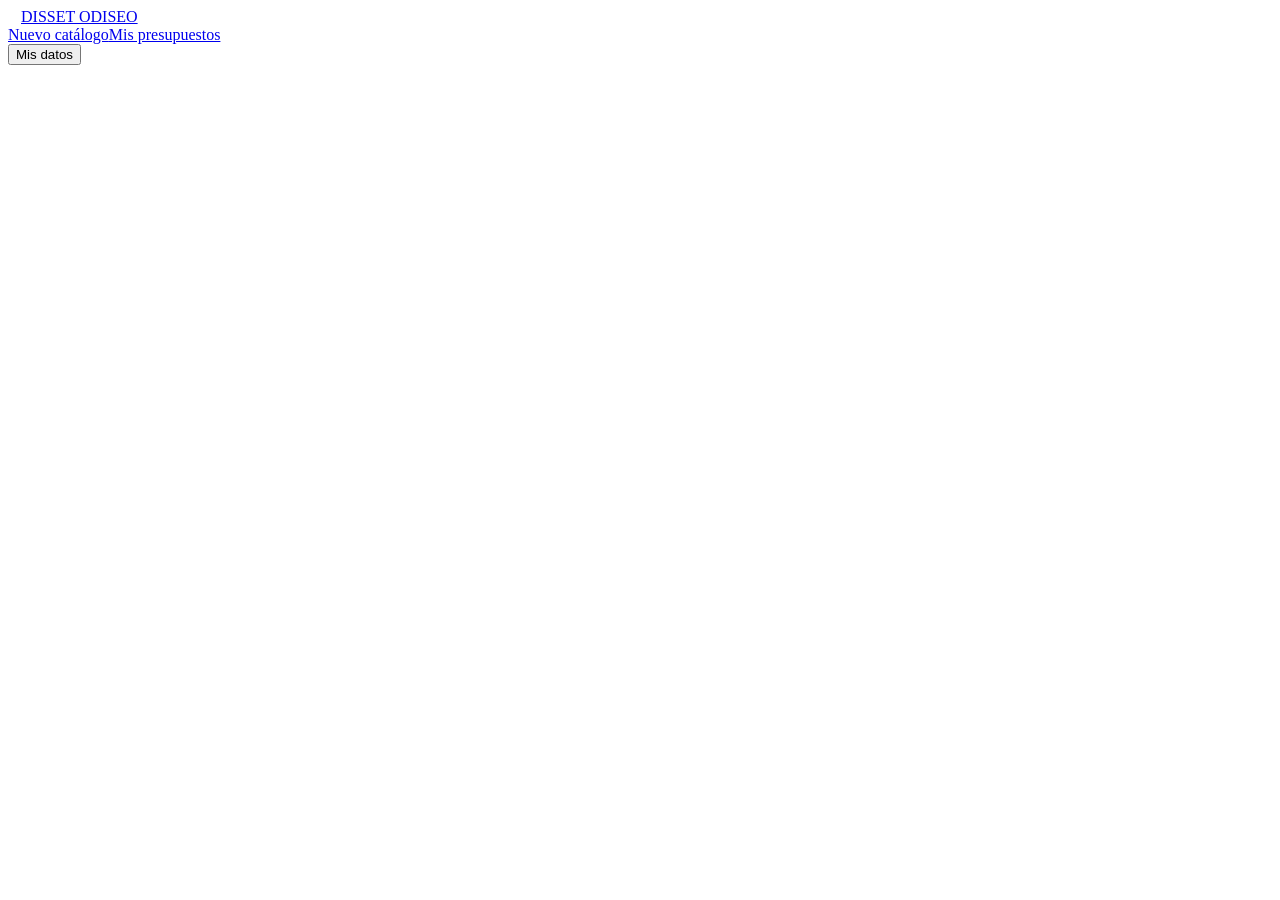
==== index.html @ 1946c47c "Add files via upload" ====
<!doctype html>
<html lang="es">
<head>
<meta charset="utf-8">
<meta name="viewport" content="width=device-width, initial-scale=1">
<meta http-equiv="Content-Security-Policy" content="default-src 'self'; script-src 'self' 'wasm-unsafe-eval'; worker-src 'self' blob:; connect-src 'self' blob: data:; img-src 'self' data: blob: https://www.dissetodiseo.com https://dissetodiseo.com; style-src 'self' 'unsafe-inline'; font-src 'self'; object-src 'none'; base-uri 'self'; form-action 'self'">
<meta name="referrer" content="no-referrer">
<title>Disset Odiseo · Asistente comercial</title>
<meta name="theme-color" content="#1C1F2A">
<link rel="manifest" href="manifest.webmanifest">
<link rel="icon" href="icons/icon-192.png">
<link rel="stylesheet" href="css/app.css">
<script src="vendor/pdfjs/pdf.min.js"></script>
<script src="vendor/tesseract/tesseract.min.js"></script>
</head>
<body>
<header class="top noprint">
  <a class="brand" href="#/"><span class="mark" aria-hidden="true"><svg width="13" height="13" viewBox="0 0 24 24" fill="none" stroke="#fff" stroke-width="2.4" stroke-linejoin="round"><rect x="3" y="3" width="18" height="18" rx="4"/><rect x="9" y="9" width="6" height="6" rx="1"/></svg></span>DISSET ODISEO</a>
  <nav class="nav" aria-label="Principal"><a href="#/" data-nav="home">Nuevo catálogo</a><a href="#/historial" data-nav="hist">Mis presupuestos</a></nav>
  <span class="offline" id="offline" hidden>Sin conexión · trabajando en local</span>
  <button class="lnk" id="btn-ajustes" type="button">Mis datos</button>
</header>
<main id="view" class="wrap"></main>
<dialog id="ajustes"><form method="dialog"></form></dialog>
<script type="module" src="js/app.js"></script>
</body>
</html>
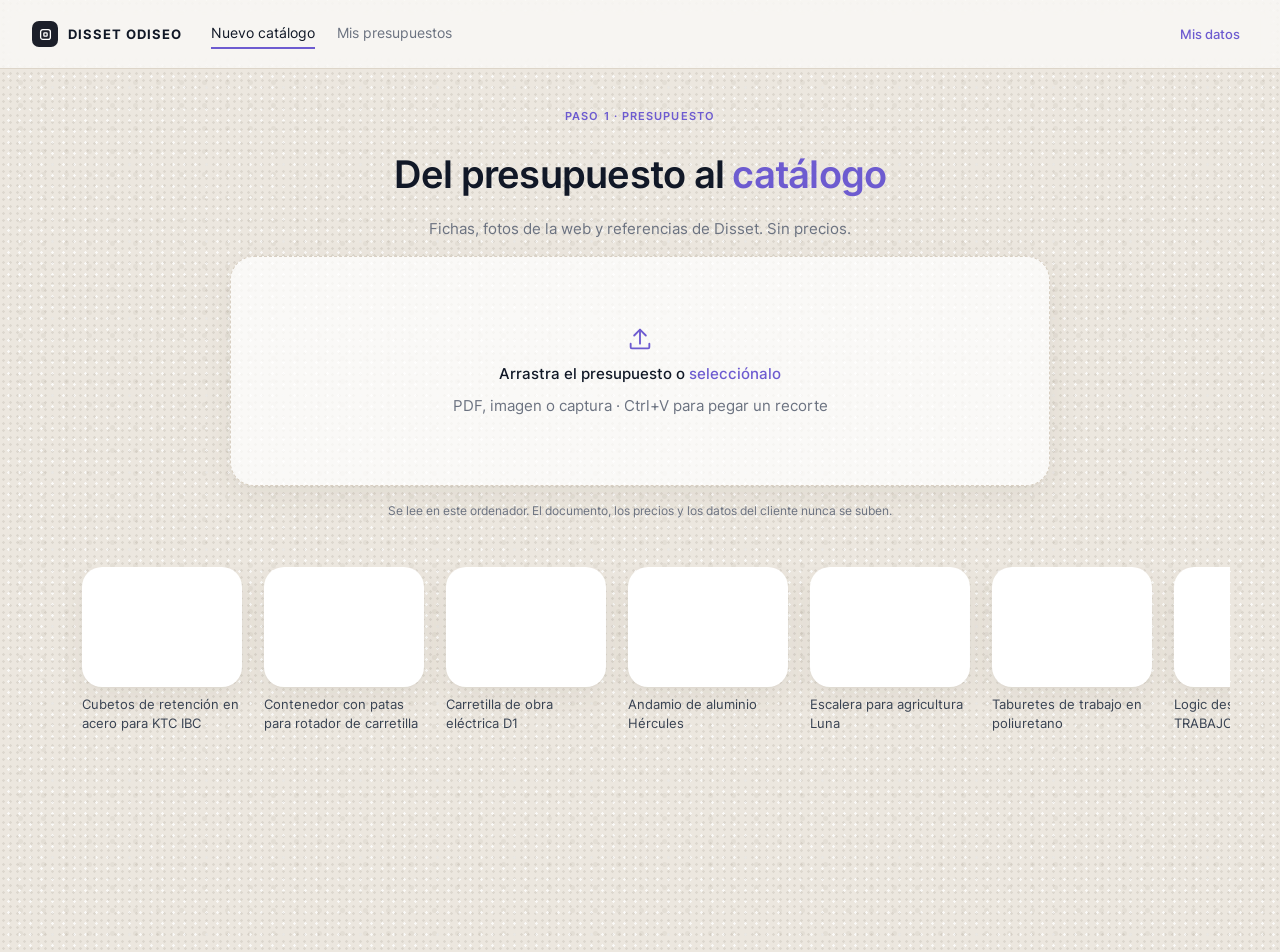
==== commit 4231e549: "Add files via upload" ====
--- a/index.html
+++ b/index.html
@@ -8,10 +8,10 @@
 <title>Disset Odiseo · Asistente comercial</title>
 <meta name="theme-color" content="#1C1F2A">
 <link rel="manifest" href="manifest.webmanifest">
-<link rel="icon" href="icons/icon-192.png">
-<link rel="stylesheet" href="css/app.css">
-<script src="vendor/pdfjs/pdf.min.js"></script>
-<script src="vendor/tesseract/tesseract.min.js"></script>
+<link rel="icon" href="icon-192.png">
+<link rel="stylesheet" href="app.css">
+<script src="pdf.min.js"></script>
+<script src="tesseract.min.js"></script>
 </head>
 <body>
 <header class="top noprint">
@@ -22,6 +22,6 @@
 </header>
 <main id="view" class="wrap"></main>
 <dialog id="ajustes"><form method="dialog"></form></dialog>
-<script type="module" src="js/app.js"></script>
+<script type="module" src="app.js"></script>
 </body>
 </html>
--- a/app.css
+++ b/app.css
@@ -0,0 +1,189 @@
+@font-face{font-family:Inter;font-weight:400;font-display:swap;src:url(inter-latin-400-normal.woff2) format("woff2")}
+@font-face{font-family:Inter;font-weight:500;font-display:swap;src:url(inter-latin-500-normal.woff2) format("woff2")}
+@font-face{font-family:Inter;font-weight:600;font-display:swap;src:url(inter-latin-600-normal.woff2) format("woff2")}
+@font-face{font-family:Inter;font-weight:700;font-display:swap;src:url(inter-latin-700-normal.woff2) format("woff2")}
+
+:root{
+  --navy:#1C1F2A; --navy-2:#2E3344; --vio:#6D5BD0; --vio-2:#5443B5; --lav:#F3F0FF;
+  --ink:#111827; --muted:#6B7280; --line:#E5E7EB; --stone:#ECE7DF;
+  --ok:#1D7A45; --ok-bg:#E3F5EA; --warn:#A15C00; --warn-bg:#FDF1D8; --none:#4B5563; --none-bg:#F1F1F4;
+  --blue:#0B5CAD; --sel:#5B8DEF;
+  --card:rgba(255,255,255,.74); --shadow:0 1px 2px rgba(80,64,40,.04),0 10px 30px rgba(80,64,40,.07);
+}
+*{box-sizing:border-box}
+body{margin:0;font:15px/1.45 Inter,system-ui,-apple-system,"Segoe UI",sans-serif;color:var(--ink);background-color:var(--stone);
+  background-image:radial-gradient(rgba(120,108,92,.13) 1px,transparent 1.5px),radial-gradient(rgba(255,255,255,.75) 1px,transparent 1.5px),radial-gradient(rgba(120,108,92,.07) 2px,transparent 3px);
+  background-size:7px 7px,11px 11px,23px 23px;background-position:0 0,3px 5px,9px 2px;min-height:100vh}
+a{color:var(--vio)} a:hover{color:var(--vio-2)}
+h1{margin:0;font-size:28px;font-weight:600;letter-spacing:-.02em}
+h2{margin:0 0 8px;font-size:15px;font-weight:600}
+.muted{color:var(--muted)} .small{font-size:12px} .warn{color:var(--warn)} .mono{font-family:ui-monospace,Menlo,Consolas,monospace}
+.accent{color:var(--vio)}
+.kicker{margin:0 0 6px;font-size:11px;font-weight:600;letter-spacing:.1em;text-transform:uppercase;color:var(--vio)}
+
+.top{position:sticky;top:0;z-index:5;display:flex;flex-wrap:wrap;align-items:center;gap:12px 28px;padding:16px 32px;background:rgba(255,255,255,.6);backdrop-filter:blur(8px);border-bottom:1px solid #DDD5C9}
+.brand{display:flex;align-items:center;gap:10px;font-weight:700;font-size:13px;letter-spacing:.08em;color:var(--ink);text-decoration:none}
+.mark{display:inline-flex;width:26px;height:26px;border-radius:7px;background:var(--navy);align-items:center;justify-content:center}
+.nav{display:flex;gap:22px;flex:1;font-size:14px}
+.nav a{color:var(--muted);text-decoration:none;padding:4px 0;border-bottom:2px solid transparent}
+.nav a.active{color:var(--ink);border-color:var(--vio)}
+.offline{font-size:12px;font-weight:600;padding:4px 10px;border-radius:999px;background:var(--warn-bg);color:var(--warn)}
+.wrap{max-width:1180px;margin:0 auto;padding:40px 32px 160px}
+
+.btn{display:inline-flex;align-items:center;gap:6px;font:500 14px Inter,system-ui,sans-serif;padding:10px 16px;min-height:40px;border-radius:10px;border:1px solid var(--navy);background:var(--navy);color:#fff;cursor:pointer;text-decoration:none}
+.btn:hover{background:var(--navy-2);color:#fff}
+.btn.ghost{background:#fff;color:var(--ink);border-color:var(--line)} .btn.ghost:hover{background:#F3F4F6;color:var(--ink)}
+.btn.danger{color:#B91C1C}
+.btn[disabled]{opacity:.45;cursor:not-allowed}
+.lnk{font:500 13px Inter,system-ui,sans-serif;background:none;border:0;color:var(--vio);cursor:pointer;padding:8px;min-height:36px;border-radius:8px}
+.lnk:hover{background:#F3F4F6}
+:focus-visible{outline:2px solid var(--vio);outline-offset:2px}
+input{font:inherit;padding:8px 10px;border:1px solid var(--line);border-radius:8px;background:#fff;color:var(--ink)}
+.fld{display:flex;align-items:center;gap:6px;font-size:13px;color:var(--muted)}
+.fld-col{display:flex;flex-direction:column;gap:4px;font-size:13px;color:var(--muted);margin-bottom:10px}
+.card{background:var(--card);border-radius:24px;padding:18px 22px;box-shadow:var(--shadow)}
+.panel{padding:16px;border-radius:14px;background:#fff}
+.err{color:#B91C1C}
+
+.loading{display:flex;align-items:center;gap:12px;justify-content:center;padding:80px;color:var(--muted)}
+.spinner{width:20px;height:20px;border-radius:50%;border:2px solid var(--line);border-top-color:var(--vio);animation:spin .8s linear infinite}
+@keyframes spin{to{transform:rotate(360deg)}}
+
+/* Portada */
+.hero{max-width:820px;margin:0 auto 48px;text-align:center;display:flex;flex-direction:column;gap:16px;align-items:center}
+.hero h1{font-size:38px}
+.sub{margin:0;color:var(--muted)}
+.drop{width:100%;min-height:230px;display:flex;flex-direction:column;align-items:center;justify-content:center;gap:10px;padding:24px;border:1.5px dashed #D8CFC2;border-radius:24px;background:var(--card);box-shadow:var(--shadow);cursor:pointer;color:var(--vio)}
+.drop strong{color:var(--ink);font-weight:500}
+.drop:hover,.drop.over{border-color:var(--vio);background:#FBFAFF}
+.privacy{margin:0;font-size:12px;color:var(--muted)}
+.progress{padding:10px 16px;border-radius:12px;background:var(--lav);color:#3F3A55;font-size:14px}
+.showcase{overflow:hidden;margin:0 -32px 40px}
+.track{display:flex;gap:22px;width:max-content;padding:0 32px;animation:scroll 70s linear infinite}
+.track:hover{animation-play-state:paused}
+@keyframes scroll{to{transform:translateX(-50%)}}
+.tile{width:160px;display:flex;flex-direction:column;gap:8px;font-size:13px;color:#374151;text-decoration:none}
+.tile-img{height:120px;border-radius:20px;background:#fff;display:flex;align-items:center;justify-content:center;overflow:hidden;box-shadow:var(--shadow)}
+.tile-img img{max-width:88%;max-height:88%;object-fit:contain}
+.recent h2{color:var(--muted);font-weight:500;font-size:13px}
+.recent-row{display:flex;justify-content:space-between;align-items:center;gap:12px;padding:12px 10px;border-radius:10px;text-decoration:none;color:var(--ink)}
+.recent-row:hover{background:#F7F8FA}
+
+/* Líneas */
+.bar{display:flex;flex-wrap:wrap;justify-content:space-between;align-items:flex-end;gap:16px;margin-bottom:22px}
+.bar-actions{display:flex;flex-wrap:wrap;gap:10px;align-items:center}
+.lines{padding:8px 22px 14px;overflow-x:auto}
+.grp{padding:18px 0 6px;font-size:12px;font-weight:600;letter-spacing:.08em;color:var(--vio)}
+.ln{display:grid;grid-template-columns:52px 130px minmax(0,1fr) 150px 120px 150px;gap:14px;align-items:center;padding:10px 0;border-top:1px solid #F0F1F3;min-width:820px}
+.ln.off{opacity:.45}
+.ln-ph{width:48px;height:48px;border-radius:14px;background:#F7F8FA;display:flex;align-items:center;justify-content:center;overflow:hidden}
+.ln-ph img{max-width:100%;max-height:100%;object-fit:contain}
+.ln-ref{font-size:13px;word-break:break-all}
+.ln-title{font-weight:500}
+.ln-why{font-size:12px;white-space:nowrap;overflow:hidden;text-overflow:ellipsis}
+.ln-dim{font-size:13px}
+.ln-act{display:flex;gap:2px;justify-content:flex-end}
+.pill{display:inline-block;font-size:12px;font-weight:500;padding:4px 10px;border-radius:999px}
+.pill-ok{background:var(--ok-bg);color:var(--ok)} .pill-warn{background:var(--warn-bg);color:var(--warn)} .pill-none{background:var(--none-bg);color:var(--none)}
+.fix{margin:0 0 12px 66px;padding:14px;border-radius:16px;background:var(--lav);display:flex;flex-wrap:wrap;gap:10px;align-items:flex-end}
+.fix label{display:flex;flex-direction:column;gap:4px;font-size:12px;color:#3F3A55}
+.fix-input{width:220px}
+.fix-res{flex-basis:100%;display:grid;grid-template-columns:repeat(auto-fill,minmax(280px,1fr));gap:8px}
+.res{display:flex;gap:10px;align-items:center;text-align:left;font:inherit;font-size:13px;color:var(--ink);background:#fff;border:1px solid transparent;border-radius:12px;padding:8px;cursor:pointer}
+.res:hover{border-color:var(--sel)}
+.res-ph{flex:none;width:44px;height:44px;border-radius:10px;background:#F7F8FA;display:flex;align-items:center;justify-content:center;overflow:hidden}
+.res-ph img{max-width:100%;max-height:100%;object-fit:contain}
+
+dialog{border:0;border-radius:20px;padding:24px;box-shadow:0 20px 60px rgba(0,0,0,.2);width:min(420px,92vw)}
+dialog input{width:100%}
+.row-end{display:flex;justify-content:flex-end;gap:8px;margin-top:10px}
+
+/* Catálogo A4 · 794 × 1123 px = 210 × 297 mm */
+.pages{display:flex;flex-direction:column;align-items:center;gap:24px}
+.a4,.a4-measure .a4{width:794px;background:#fff;color:#1F2933;font:13px/1.45 Inter,system-ui,sans-serif}
+.a4{height:1123px;display:flex;flex-direction:column;box-shadow:var(--shadow);overflow:hidden}
+.a4-measure{position:absolute;left:-10000px;top:0;visibility:hidden}
+.a4-measure .a4{height:auto}
+.a4-head{height:118px;padding:40px 48px 16px;display:flex;justify-content:space-between;align-items:flex-end;border-bottom:1px solid var(--line)}
+.a4-brand{font-weight:700;font-size:15px;letter-spacing:.08em;display:flex;align-items:center;gap:10px}
+.a4-brand span{color:#9CA3AF;font-weight:400}
+.a4-mark{width:22px;height:22px;border-radius:6px;background:var(--navy);display:inline-block}
+.a4-offer{text-align:right;font-size:13px;color:#3E4C59}
+.a4-body{flex:1;padding:18px 48px 10px;display:flex;flex-direction:column;gap:12px}
+.a4-foot{height:58px;padding:14px 48px 0;display:flex;justify-content:space-between;font-size:11px;color:#3E4C59;border-top:1px solid var(--line)}
+.cb-group{margin:6px 0 0;font-size:17px;font-weight:700;letter-spacing:.05em;color:var(--vio)}
+.cb{display:flex;gap:18px;border:1px solid var(--line);border-radius:12px;padding:14px;break-inside:avoid}
+.cb-ph{flex:none;width:150px;height:150px;border-radius:10px;background:#F7F8FA;display:flex;align-items:center;justify-content:center;overflow:hidden}
+.cb-ph img{max-width:100%;max-height:100%;object-fit:contain}
+.cb-info{flex:1;min-width:0;display:flex;flex-direction:column;gap:5px}
+.cb-info h3{margin:0;font-size:16px;font-weight:600}
+.cb-meta{font-size:12.5px;color:#52606D}
+.cb-meta strong{color:#1F2933}
+.cb-text{margin:0;font-size:13px;color:#3E4C59;white-space:pre-line}
+.cb-refs{width:100%;border-collapse:collapse;font-size:12.5px;margin-top:4px}
+.cb-refs th{text-align:left;font-weight:600;padding:3px 10px 3px 0;white-space:nowrap;vertical-align:top}
+.cb-refs td{padding:3px 10px 3px 0;vertical-align:top;border-top:1px solid #F0F1F3}
+.cb-refs tr:first-child td{border-top:0}
+.cb-dim{white-space:nowrap;color:#52606D}
+.cb-link{font-size:12.5px;font-weight:600;margin-top:auto}
+.cb-compact{border:0;border-left:4px solid var(--blue);border-radius:0 10px 10px 0;background:#F7F9FB;padding:10px 14px;gap:14px;align-items:baseline;font-size:13px}
+.cb-compact > span{flex:1}
+.cb-compact em{font-style:normal;color:#52606D}
+
+/* Mixa */
+.mx{position:fixed;inset:0;pointer-events:none;z-index:20}
+.mx-anchor{position:absolute;width:0;height:0}
+.mx-clip{position:absolute;left:-32px;top:-56px;width:64px;height:56px;overflow:hidden;transform-origin:32px 56px;pointer-events:auto}
+.mx-cat{display:block;border:0;background:none;padding:0;cursor:pointer;transform:translateY(104%);transition:transform .55s cubic-bezier(.3,1.5,.6,1)}
+.mx-cat.mx-out{transform:translateY(6%)}
+.mx-bubble{position:absolute;width:max-content;max-width:240px;background:#fff;border-radius:14px;padding:9px 12px;font-size:13px;line-height:1.4;box-shadow:0 1px 2px rgba(80,64,40,.06),0 10px 28px rgba(80,64,40,.14);pointer-events:auto}
+.mx-pop{animation:pop .22s ease-out}
+@keyframes pop{from{opacity:0}to{opacity:1}}
+.mx-eye{transform-box:fill-box;transform-origin:center;animation:blink 3.4s infinite}
+@keyframes blink{0%,88%,100%{transform:scaleY(1)}92%{transform:scaleY(.1)}}
+.mx-ear{transform-box:fill-box;transform-origin:50% 100%;animation:ear 4.2s infinite}
+@keyframes ear{0%,80%,100%{transform:rotate(0)}85%{transform:rotate(-14deg)}90%{transform:rotate(4deg)}}
+.mx-still *{animation:none!important;transition:none!important}
+
+@media (max-width:700px){.wrap{padding:24px 16px 140px}.top{padding:12px 16px}.hero h1{font-size:30px}}
+
+@media print{
+  @page{size:A4;margin:0}
+  body{background:#fff}
+  .noprint,.top,.mx,dialog{display:none!important}
+  .wrap{padding:0;max-width:none}
+  .pages{gap:0;display:block}
+  .a4{box-shadow:none;width:210mm;height:297mm;break-after:page;page-break-after:always}
+  .a4:last-child{break-after:auto;page-break-after:auto}
+  a{color:var(--vio)}
+}
+
+/* ── Venta cruzada ─────────────────────────────────────────────── */
+.xs-grid{display:grid;grid-template-columns:repeat(3,minmax(0,1fr));gap:18px;margin:4px 0 14px}
+@media (max-width:980px){.xs-grid{grid-template-columns:repeat(2,minmax(0,1fr))}}
+@media (max-width:640px){.xs-grid{grid-template-columns:1fr}}
+.xs-card{position:relative;display:flex;flex-direction:column;gap:8px;background:var(--card);border-radius:24px;padding:16px 18px 16px;box-shadow:var(--shadow);border:1.5px solid transparent;transition:border-color .15s,transform .15s}
+.xs-card.on{border-color:var(--vio);background:rgba(255,255,255,.9)}
+.xs-card:not(.xs-empty):hover{transform:translateY(-2px)}
+.xs-n{position:absolute;top:14px;left:16px;width:22px;height:22px;border-radius:50%;background:var(--navy);color:#fff;font-size:11px;font-weight:600;display:flex;align-items:center;justify-content:center;z-index:1}
+.xs-x{position:absolute;top:10px;right:10px;width:32px;height:32px;border-radius:50%;border:0;background:rgba(255,255,255,.9);color:var(--muted);font-size:20px;line-height:1;cursor:pointer;z-index:1;box-shadow:0 1px 3px rgba(0,0,0,.08)}
+.xs-x:hover{background:#FEE2E2;color:#B91C1C}
+.xs-ph{display:flex;align-items:center;justify-content:center;height:150px;border-radius:18px;background:#fff;overflow:hidden}
+.xs-ph img{max-width:92%;max-height:140px;object-fit:contain}
+.xs-top{display:flex;align-items:center;justify-content:space-between;gap:8px;margin-top:2px}
+.xs-badge{font-size:11px;font-weight:600;padding:4px 10px;border-radius:999px;letter-spacing:.02em}
+.b-pot{background:var(--vio);color:#fff} .b-ok{background:var(--ok-bg);color:var(--ok)} .b-lav{background:var(--lav);color:var(--vio-2)} .b-warn{background:var(--warn-bg);color:var(--warn)}
+.xs-ring{--p:50;width:46px;height:46px;border-radius:50%;flex:none;display:flex;align-items:center;justify-content:center;
+  background:radial-gradient(closest-side,#fff 76%,transparent 78%),conic-gradient(var(--vio) calc(var(--p)*1%),#E7E3F5 0)}
+.xs-ring b{font-size:14px;font-weight:600} .xs-ring small{font-size:9px;color:var(--muted)}
+.xs-card h3{margin:0;font-size:15px;font-weight:600;line-height:1.3}
+.xs-why{margin:0;font-size:13px;color:#374151}
+.xs-ben{margin:0;font-size:12.5px;color:var(--ok);padding-left:16px;position:relative}
+.xs-ben::before{content:"✓";position:absolute;left:0}
+.xs-ref{display:flex;flex-direction:column;gap:4px;font-size:12px;color:var(--muted);margin-top:auto}
+.xs-ref em{font-style:normal} .xs-ref em.ok{color:var(--ok)}
+.xs-ref select{font:13px Inter,system-ui,sans-serif;padding:8px;border:1px solid var(--line);border-radius:8px;background:#fff;color:var(--ink);max-width:100%}
+.xs-act{display:flex;align-items:center;justify-content:space-between;gap:8px}
+.xs-add{font-size:13px;padding:8px 12px;min-height:36px}
+.xs-empty{align-items:center;justify-content:center;text-align:center;min-height:300px;border:1.5px dashed #D8CFC2;background:rgba(255,255,255,.35);box-shadow:none}
+.xs-empty p{margin:0}
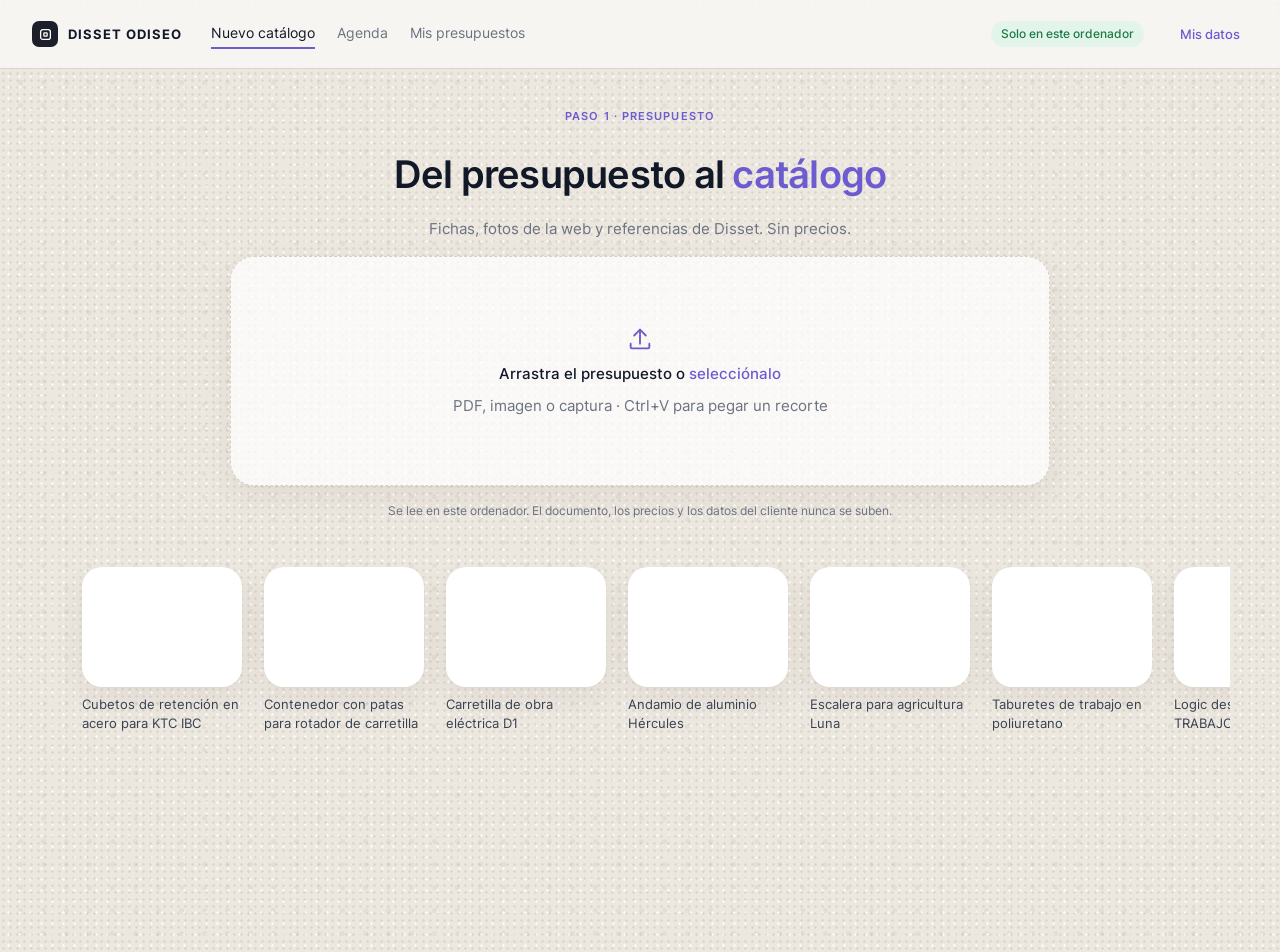
==== commit 33ede0c1: "Add files via upload" ====
--- a/index.html
+++ b/index.html
@@ -3,7 +3,7 @@
 <head>
 <meta charset="utf-8">
 <meta name="viewport" content="width=device-width, initial-scale=1">
-<meta http-equiv="Content-Security-Policy" content="default-src 'self'; script-src 'self' 'wasm-unsafe-eval'; worker-src 'self' blob:; connect-src 'self' blob: data:; img-src 'self' data: blob: https://www.dissetodiseo.com https://dissetodiseo.com; style-src 'self' 'unsafe-inline'; font-src 'self'; object-src 'none'; base-uri 'self'; form-action 'self'">
+<meta http-equiv="Content-Security-Policy" content="default-src 'self'; script-src 'self' 'wasm-unsafe-eval'; worker-src 'self' blob:; connect-src 'self' blob: data: https://*.supabase.co wss://*.supabase.co; img-src 'self' data: blob: https://www.dissetodiseo.com https://dissetodiseo.com; style-src 'self' 'unsafe-inline'; font-src 'self'; object-src 'none'; base-uri 'self'; form-action 'self'">
 <meta name="referrer" content="no-referrer">
 <title>Disset Odiseo · Asistente comercial</title>
 <meta name="theme-color" content="#1C1F2A">
@@ -12,12 +12,14 @@
 <link rel="stylesheet" href="app.css">
 <script src="pdf.min.js"></script>
 <script src="tesseract.min.js"></script>
+<script src="supabase.js"></script>
 </head>
 <body>
 <header class="top noprint">
   <a class="brand" href="#/"><span class="mark" aria-hidden="true"><svg width="13" height="13" viewBox="0 0 24 24" fill="none" stroke="#fff" stroke-width="2.4" stroke-linejoin="round"><rect x="3" y="3" width="18" height="18" rx="4"/><rect x="9" y="9" width="6" height="6" rx="1"/></svg></span>DISSET ODISEO</a>
-  <nav class="nav" aria-label="Principal"><a href="#/" data-nav="home">Nuevo catálogo</a><a href="#/historial" data-nav="hist">Mis presupuestos</a></nav>
+  <nav class="nav" aria-label="Principal"><a href="#/" data-nav="home">Nuevo catálogo</a><a href="#/agenda" data-nav="agenda">Agenda</a><a href="#/historial" data-nav="hist">Mis presupuestos</a></nav>
   <span class="offline" id="offline" hidden>Sin conexión · trabajando en local</span>
+  <span class="user" id="user"></span>
   <button class="lnk" id="btn-ajustes" type="button">Mis datos</button>
 </header>
 <main id="view" class="wrap"></main>
--- a/app.css
+++ b/app.css
@@ -187,3 +187,41 @@
 .xs-add{font-size:13px;padding:8px 12px;min-height:36px}
 .xs-empty{align-items:center;justify-content:center;text-align:center;min-height:300px;border:1.5px dashed #D8CFC2;background:rgba(255,255,255,.35);box-shadow:none}
 .xs-empty p{margin:0}
+
+/* ── Usuario, acceso y sincronización ───────────────────────────── */
+.user{display:flex;align-items:center;gap:10px;font-size:13px}
+.who{color:var(--ink);font-weight:500}
+.sync{font-size:12px;font-weight:500;padding:4px 10px;border-radius:999px;background:var(--ok-bg);color:var(--ok);white-space:nowrap}
+.sync.pend{background:var(--warn-bg);color:var(--warn)}
+body.gated .nav,body.gated #btn-ajustes,body.gated .user{visibility:hidden}
+.auth{max-width:440px;margin:40px auto;padding:28px 30px}
+.auth h1{font-size:24px;margin-bottom:6px}
+.auth-form{margin-top:18px}
+.auth-form input{width:100%}
+.auth-err{margin:4px 0 10px;padding:8px 12px;border-radius:10px;background:var(--warn-bg);color:var(--warn);font-size:13px}
+.row-end{display:flex;justify-content:flex-end;align-items:center;gap:10px;flex-wrap:wrap}
+.mfa-qr{display:flex;justify-content:center;margin:16px 0;padding:12px;background:#fff;border-radius:16px}
+.sent{margin:-8px 0 16px;display:flex;justify-content:flex-end}
+
+/* ── Agenda ─────────────────────────────────────────────────────── */
+.chips{display:flex;flex-wrap:wrap;gap:8px;margin:0 0 16px}
+.chip{font:500 13px Inter,system-ui,sans-serif;padding:8px 14px;border-radius:999px;border:1px solid var(--line);background:#fff;color:var(--ink);cursor:pointer;min-height:36px}
+.chip span{color:var(--muted);margin-left:4px}
+.chip.on{background:var(--navy);border-color:var(--navy);color:#fff} .chip.on span{color:#C9CCD6}
+.ag-alert{margin-bottom:16px;background:var(--warn-bg);color:#5C3A00;font-size:14px}
+.ag-alert a{color:#5C3A00}
+.ag-list{display:flex;flex-direction:column;gap:14px}
+.ag-row{display:flex;flex-direction:column;gap:12px;scroll-margin-top:90px}
+.ag-head{display:flex;align-items:center;gap:12px;flex-wrap:wrap}
+.ag-title{font-weight:600;font-size:16px;color:var(--ink);text-decoration:none}
+.ag-head .pill{margin-left:auto}
+.ag-st{display:flex;flex-wrap:wrap;gap:6px}
+.seg{font:500 13px Inter,system-ui,sans-serif;padding:8px 14px;min-height:36px;border-radius:10px;border:1px solid var(--line);background:#fff;color:var(--ink);cursor:pointer}
+.seg:hover{background:var(--lav)}
+.seg.on{background:var(--vio);border-color:var(--vio);color:#fff}
+.ag-fields{display:grid;grid-template-columns:2fr 1.3fr 1.3fr 1fr 1.2fr;gap:10px 14px;align-items:end}
+.ag-fields .fld-col{margin:0}
+.ag-fields input:not([type=checkbox]){width:100%}
+.ag-chk{display:flex;align-items:center;gap:6px;font-size:13px;color:var(--muted);min-height:40px}
+input.late{border-color:var(--warn);background:var(--warn-bg)}
+@media (max-width:860px){.ag-fields{grid-template-columns:1fr 1fr}.top{padding:12px 16px}.wrap{padding:28px 16px 140px}}
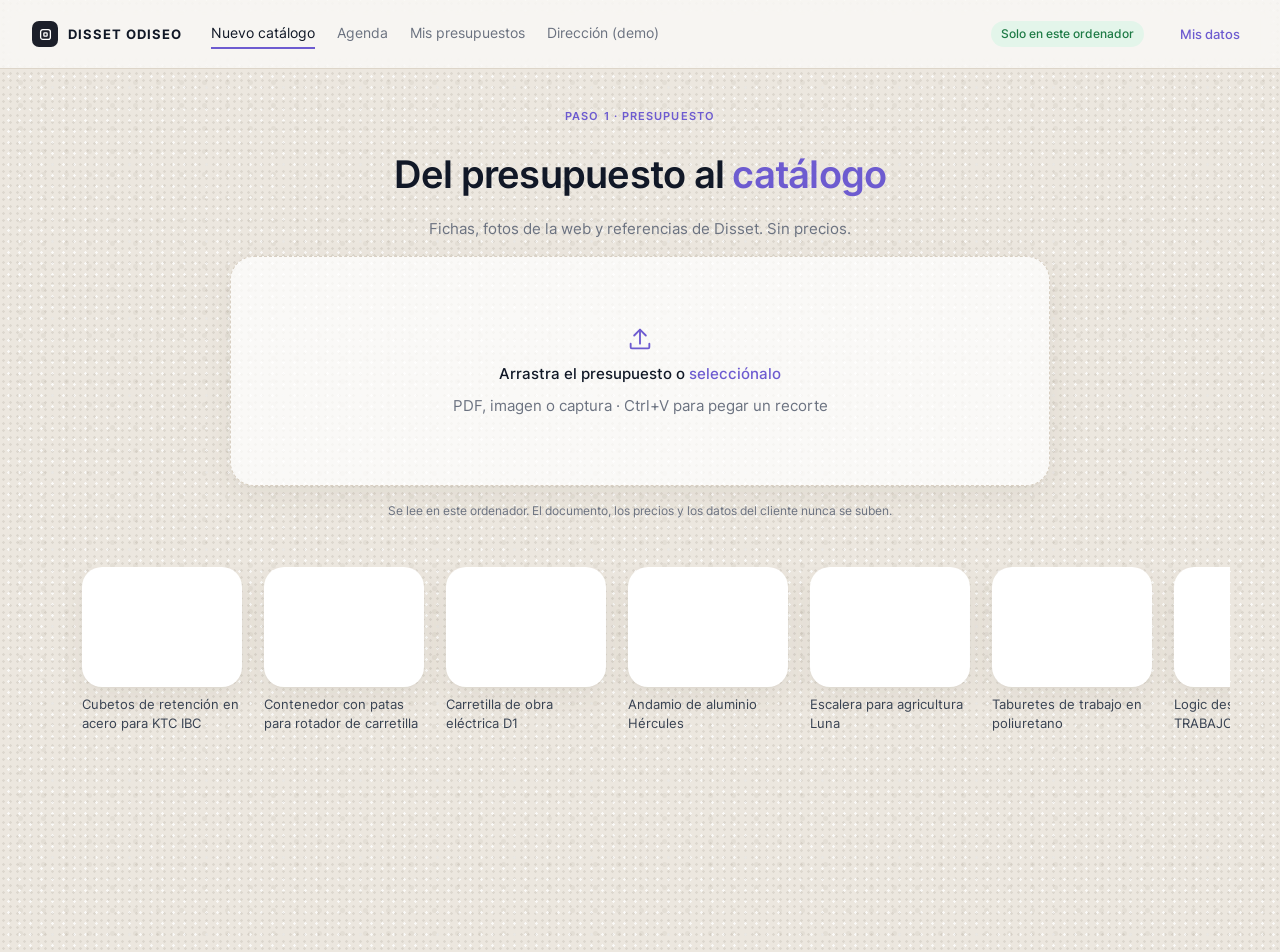
==== commit c9a57f84: "Add files via upload" ====
--- a/index.html
+++ b/index.html
@@ -17,7 +17,7 @@
 <body>
 <header class="top noprint">
   <a class="brand" href="#/"><span class="mark" aria-hidden="true"><svg width="13" height="13" viewBox="0 0 24 24" fill="none" stroke="#fff" stroke-width="2.4" stroke-linejoin="round"><rect x="3" y="3" width="18" height="18" rx="4"/><rect x="9" y="9" width="6" height="6" rx="1"/></svg></span>DISSET ODISEO</a>
-  <nav class="nav" aria-label="Principal"><a href="#/" data-nav="home">Nuevo catálogo</a><a href="#/agenda" data-nav="agenda">Agenda</a><a href="#/historial" data-nav="hist">Mis presupuestos</a></nav>
+  <nav class="nav" aria-label="Principal"><a href="#/" data-nav="home">Nuevo catálogo</a><a href="#/agenda" data-nav="agenda">Agenda</a><a href="#/historial" data-nav="hist">Mis presupuestos</a><a href="#/panel" data-nav="panel">Dirección</a></nav>
   <span class="offline" id="offline" hidden>Sin conexión · trabajando en local</span>
   <span class="user" id="user"></span>
   <button class="lnk" id="btn-ajustes" type="button">Mis datos</button>
--- a/app.css
+++ b/app.css
@@ -225,3 +225,67 @@
 .ag-chk{display:flex;align-items:center;gap:6px;font-size:13px;color:var(--muted);min-height:40px}
 input.late{border-color:var(--warn);background:var(--warn-bg)}
 @media (max-width:860px){.ag-fields{grid-template-columns:1fr 1fr}.top{padding:12px 16px}.wrap{padding:28px 16px 140px}}
+/* Recordatorios */
+.rec{margin-bottom:18px}
+.rec h2{font-size:16px;margin-bottom:10px}
+.rec-g h3{margin:12px 0 6px;font-size:12px;font-weight:600;letter-spacing:.06em;text-transform:uppercase;color:var(--muted)}
+.rec-g h3 span{font-weight:500}
+.rec-g h3.late{color:#B91C1C} .rec-g h3.today{color:var(--vio)}
+.rec-i{display:flex;align-items:center;gap:12px;padding:8px 10px;border-radius:12px;flex-wrap:wrap}
+.rec-i:hover{background:rgba(255,255,255,.7)}
+.rec-d{font-variant-numeric:tabular-nums;font-weight:600;font-size:13px;min-width:84px}
+.rec-what{flex:1;min-width:200px;font-size:14px}
+.rec-what a{color:var(--ink)}
+.xs-small{font-size:13px;padding:6px 12px;min-height:34px}
+.ag-next{display:flex;align-items:center;gap:10px;flex-wrap:wrap;padding:10px 12px;border-radius:14px;background:var(--lav)}
+.ag-next.late{background:#FEE2E2}
+.ag-next select,.ag-next input{font:inherit;font-size:14px;padding:7px 9px;border:1px solid var(--line);border-radius:8px;background:#fff}
+.ag-lbl{font-size:14px;margin-right:4px}
+.ag-hist{display:flex;gap:8px;flex-wrap:wrap}
+.ag-hist .done{font-size:12px;padding:4px 10px;border-radius:999px;background:var(--ok-bg);color:var(--ok)}
+.rec-home{display:flex;align-items:center;gap:14px;flex-wrap:wrap;margin-top:18px;text-decoration:none;color:var(--ink);background:var(--warn-bg)}
+.rec-home span:nth-child(2){flex:1;color:#5C3A00;font-size:14px}
+.ag-fields{grid-template-columns:2fr 1.4fr 1fr 1.2fr}
+
+/* ── Panel de dirección ─────────────────────────────────────────── */
+.demo-banner{margin:0 0 20px;padding:12px 16px;border-radius:14px;background:var(--navy);color:#fff;font-size:14px}
+.pn-filters select{font:inherit;font-size:14px;padding:8px 10px;border:1px solid var(--line);border-radius:10px;background:#fff}
+.kpis{display:grid;grid-template-columns:repeat(6,minmax(0,1fr));gap:14px;margin-bottom:18px}
+.kpi{display:flex;flex-direction:column;gap:4px;padding:16px 18px}
+.kpi-t{font-size:12px;font-weight:600;letter-spacing:.04em;color:var(--muted)}
+.kpi-v{font-size:30px;font-weight:600;letter-spacing:-.02em;line-height:1.1}
+.kpi-s{font-size:12px;color:var(--muted)}
+.kpi.warn .kpi-v{color:#B91C1C}
+.pn-grid{display:grid;grid-template-columns:1fr 1fr;gap:18px;margin-bottom:18px}
+.pn-card{margin-bottom:18px}.pn-grid .pn-card{margin-bottom:0}
+.pn-card h2{font-size:16px}
+.pn-h3{font-size:13px;color:var(--muted);margin:16px 0 6px}
+.funnel{display:flex;flex-direction:column;gap:10px;margin-top:8px}
+.f-row{display:grid;grid-template-columns:110px 1fr 40px;align-items:center;gap:10px;font-size:14px}
+.f-row b{text-align:right}
+.f-bar{display:block;height:14px;border-radius:4px;background:#ECE8FA;overflow:hidden}
+.f-bar i{display:block;height:100%;border-radius:4px;background:var(--vio)}
+.legend{display:flex;gap:14px;flex-wrap:wrap;font-size:12px;color:var(--muted);margin-bottom:4px}
+.legend i,.dot{display:inline-block;width:10px;height:10px;border-radius:3px;margin-right:6px;vertical-align:-1px}
+.wk{width:100%;height:auto}
+.wk .ax{font-size:10px;fill:var(--muted);font-family:Inter,system-ui,sans-serif}
+.wk .gl{stroke:#E7E3DC;stroke-width:1}
+.tbl-wrap{overflow-x:auto}
+.tbl{width:100%;border-collapse:collapse;font-size:14px}
+.tbl th{font-size:12px;font-weight:600;color:var(--muted);text-align:left;padding:8px 10px;border-bottom:1px solid var(--line);white-space:nowrap}
+.tbl td{padding:9px 10px;border-bottom:1px solid #F0EDE8;white-space:nowrap}
+.tbl tbody tr[data-u]{cursor:pointer}
+.tbl tbody tr:hover{background:rgba(255,255,255,.7)} .tbl tr.sel{background:var(--lav)}
+.tbl td.warn{color:#B91C1C;font-weight:600}
+.pot-grid{display:grid;grid-template-columns:1fr 1fr;gap:12px;margin-top:8px}
+.pot{display:flex;flex-direction:column;gap:4px;padding:12px 14px;border-radius:14px;background:rgba(255,255,255,.7)}
+.pot-n{font-size:13px;font-weight:600} .pot b{font-size:24px;font-weight:600}
+.rank{margin:6px 0 0;padding-left:20px;display:flex;flex-direction:column;gap:6px;font-size:14px}
+.rank li{display:grid;grid-template-columns:1fr auto auto;gap:10px;align-items:baseline}
+.pot-ed{border:1px solid var(--line);border-radius:14px;padding:8px 14px 10px;margin:10px 0;display:flex;flex-wrap:wrap;gap:2px 16px}
+.pot-ed legend{font-size:13px;font-weight:600;padding:0 6px}
+.audit{list-style:none;margin:0;padding:0;display:flex;flex-direction:column;gap:10px;font-size:14px}
+.pn-tip{position:fixed;z-index:50;max-width:290px;padding:8px 10px;border-radius:10px;background:var(--navy);color:#fff;font-size:12px;pointer-events:none;box-shadow:var(--shadow)}
+@media (max-width:1100px){.kpis{grid-template-columns:repeat(3,minmax(0,1fr))}}
+@media (max-width:760px){.kpis{grid-template-columns:repeat(2,minmax(0,1fr))}.pn-grid{grid-template-columns:1fr}}
+@media print{.pn-filters,.demo-banner{display:none}}
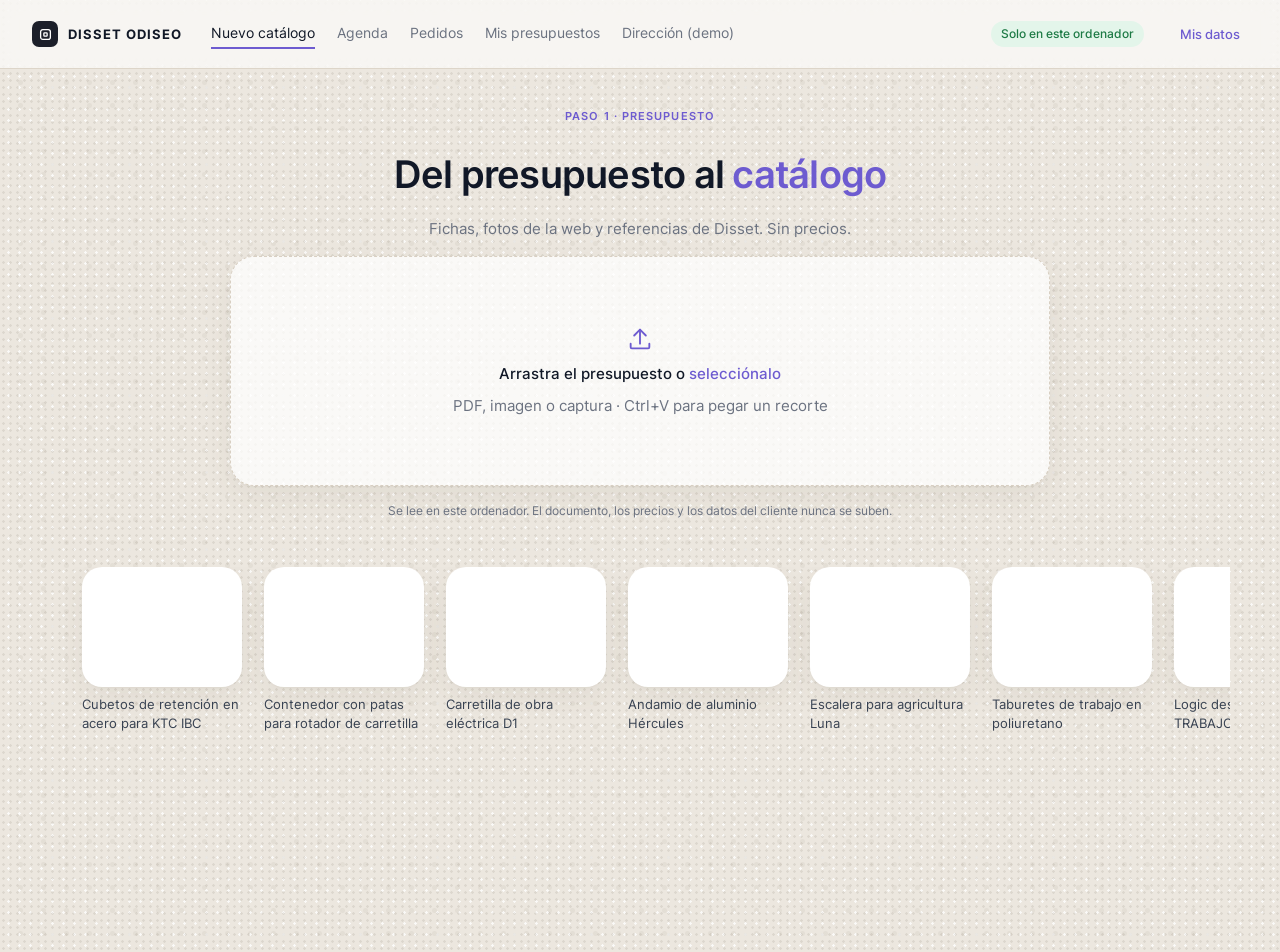
==== commit 4abdf854: "Add files via upload" ====
--- a/index.html
+++ b/index.html
@@ -17,7 +17,7 @@
 <body>
 <header class="top noprint">
   <a class="brand" href="#/"><span class="mark" aria-hidden="true"><svg width="13" height="13" viewBox="0 0 24 24" fill="none" stroke="#fff" stroke-width="2.4" stroke-linejoin="round"><rect x="3" y="3" width="18" height="18" rx="4"/><rect x="9" y="9" width="6" height="6" rx="1"/></svg></span>DISSET ODISEO</a>
-  <nav class="nav" aria-label="Principal"><a href="#/" data-nav="home">Nuevo catálogo</a><a href="#/agenda" data-nav="agenda">Agenda</a><a href="#/historial" data-nav="hist">Mis presupuestos</a><a href="#/panel" data-nav="panel">Dirección</a></nav>
+  <nav class="nav" aria-label="Principal"><a href="#/" data-nav="home">Nuevo catálogo</a><a href="#/agenda" data-nav="agenda">Agenda</a><a href="#/pedidos" data-nav="pedidos">Pedidos <span class="nav-n" id="n-pedidos" hidden></span></a><a href="#/historial" data-nav="hist">Mis presupuestos</a><a href="#/panel" data-nav="panel">Dirección</a></nav>
   <span class="offline" id="offline" hidden>Sin conexión · trabajando en local</span>
   <span class="user" id="user"></span>
   <button class="lnk" id="btn-ajustes" type="button">Mis datos</button>
--- a/app.css
+++ b/app.css
@@ -289,3 +289,45 @@
 @media (max-width:1100px){.kpis{grid-template-columns:repeat(3,minmax(0,1fr))}}
 @media (max-width:760px){.kpis{grid-template-columns:repeat(2,minmax(0,1fr))}.pn-grid{grid-template-columns:1fr}}
 @media print{.pn-filters,.demo-banner{display:none}}
+/* Notas del cliente */
+.notas{margin:18px 0}
+.notas-h{display:flex;align-items:baseline;gap:12px;flex-wrap:wrap;margin-bottom:10px}
+.notas-h h2{font-size:16px;margin:0}
+.nota-new{display:flex;gap:10px;align-items:flex-start}
+.nota-new textarea{flex:1;font:inherit;font-size:14px;padding:10px 12px;border:1px solid var(--line);border-radius:12px;background:#fff;resize:vertical;min-height:52px}
+.nota-new textarea:focus{outline:2px solid var(--vio);outline-offset:1px}
+.nota-list{list-style:none;margin:12px 0 0;padding:0;display:flex;flex-direction:column;gap:8px}
+.nota-list li{display:grid;grid-template-columns:130px 1fr auto;gap:12px;align-items:start;padding:10px 12px;border-radius:12px;background:rgba(255,255,255,.75)}
+.nota-list p{margin:0;font-size:14px;white-space:pre-wrap;overflow-wrap:anywhere}
+.nota-at{font-size:12px;color:var(--muted);font-variant-numeric:tabular-nums;padding-top:2px}
+.nota-vacia{margin:10px 0 0}
+.ag-notas{border-top:1px solid #F0EDE8;padding-top:8px}
+.ag-notas summary{cursor:pointer;font-size:14px;font-weight:500;list-style-position:inside;overflow:hidden;text-overflow:ellipsis;white-space:nowrap}
+.ag-notas[open] summary .nota-prev{display:none}
+.nota-prev{color:var(--muted);font-weight:400}
+.ag-notas .notas{margin:10px 0 4px}
+@media (max-width:640px){.nota-new{flex-direction:column;align-items:stretch}.nota-list li{grid-template-columns:1fr auto}.nota-at{grid-column:1/-1}}
+@media print{.notas,.ag-notas{display:none!important}}
+/* Productos de la oferta en la agenda */
+.ag-prod{display:flex;flex-direction:column;gap:6px}
+.pr-list{list-style:none;margin:0;padding:0;display:flex;flex-direction:column;gap:2px}
+.pr-list li{display:grid;grid-template-columns:44px 1fr auto;gap:10px;align-items:baseline;font-size:14px;padding:3px 0}
+.pr-list li.pr-g{display:block;font-size:11px;font-weight:600;letter-spacing:.06em;text-transform:uppercase;color:var(--vio);padding-top:6px}
+.pr-q{color:var(--muted);text-align:right;font-variant-numeric:tabular-nums}
+.pr-r{font-size:12px;color:var(--muted)}
+.pr-more summary{cursor:pointer;font-size:13px;color:var(--vio);margin-top:2px}
+.rec-prod{display:block;font-size:13px;color:var(--ink);font-weight:400;margin-top:2px}
+@media (max-width:640px){.pr-list li{grid-template-columns:36px 1fr}.pr-r{grid-column:2}}
+.hist-search{display:flex;align-items:center;gap:12px;margin:0 0 14px}
+.hist-search input{flex:1;max-width:560px;font:inherit;font-size:15px;padding:11px 14px;border:1px solid var(--line);border-radius:12px;background:#fff}
+.hist-prod{display:block;font-size:13px;color:var(--ink);margin-top:2px}
+/* Carpeta Pedidos */
+.nav-n{display:inline-block;min-width:20px;padding:1px 6px;margin-left:4px;border-radius:999px;background:var(--ok-bg);color:var(--ok);font-size:11px;font-weight:600;text-align:center}
+.ped-list{display:flex;flex-direction:column;gap:14px}
+.ped{display:flex;flex-direction:column;gap:12px;border-left:4px solid var(--ok)}
+/* Panel: ofertas por estado */
+.tbl tr.pn-q{cursor:pointer}
+.tbl tr.pn-q:focus-visible{outline:2px solid var(--vio);outline-offset:-2px}
+.pn-prod{white-space:normal!important;min-width:220px;max-width:340px}
+.tbl tr.pn-lines td{background:rgba(255,255,255,.85);white-space:normal;padding:10px 18px}
+.nav-n[hidden]{display:none}
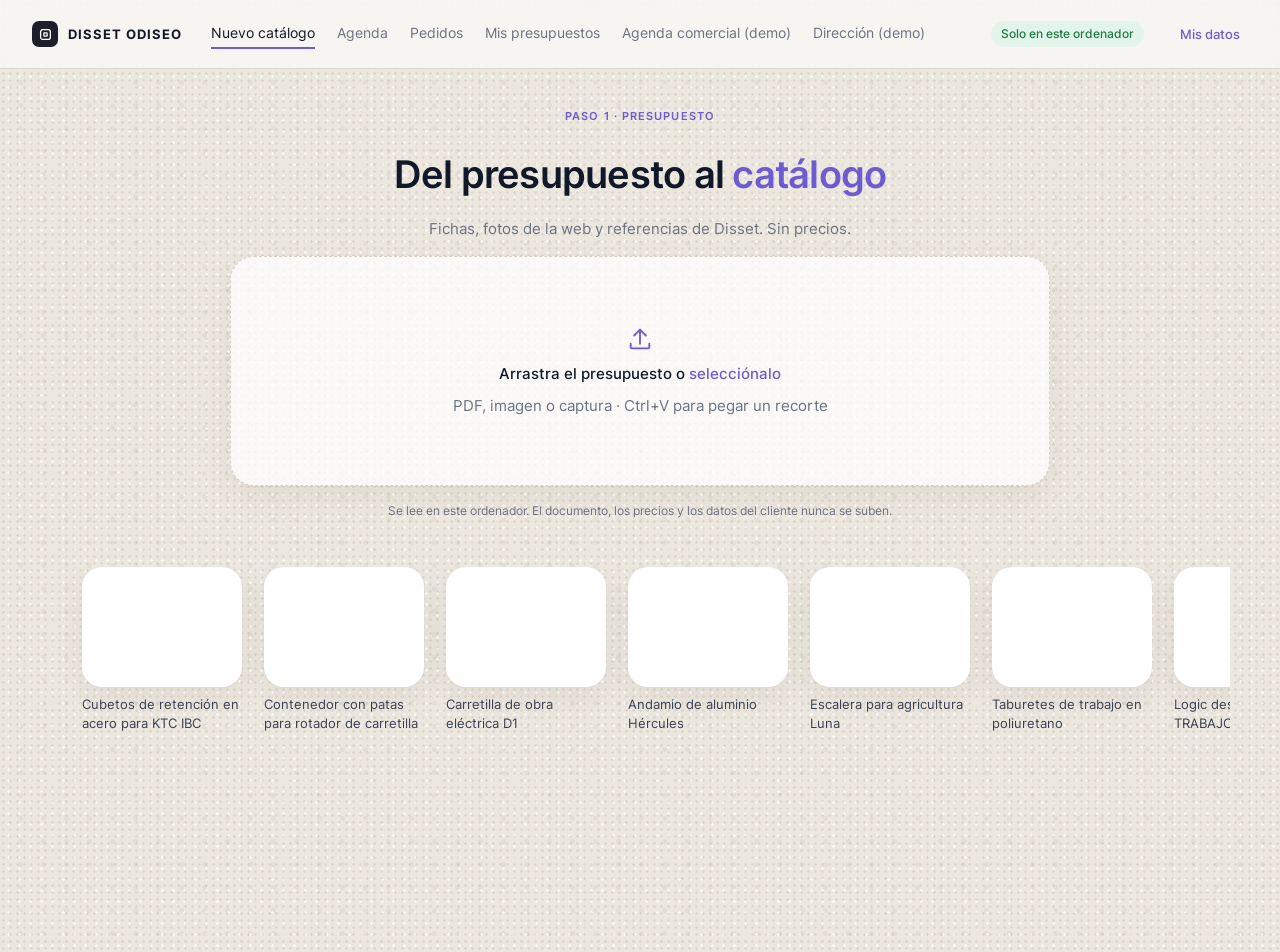
==== commit 50c5215a: "Add files via upload" ====
--- a/index.html
+++ b/index.html
@@ -17,7 +17,7 @@
 <body>
 <header class="top noprint">
   <a class="brand" href="#/"><span class="mark" aria-hidden="true"><svg width="13" height="13" viewBox="0 0 24 24" fill="none" stroke="#fff" stroke-width="2.4" stroke-linejoin="round"><rect x="3" y="3" width="18" height="18" rx="4"/><rect x="9" y="9" width="6" height="6" rx="1"/></svg></span>DISSET ODISEO</a>
-  <nav class="nav" aria-label="Principal"><a href="#/" data-nav="home">Nuevo catálogo</a><a href="#/agenda" data-nav="agenda">Agenda</a><a href="#/pedidos" data-nav="pedidos">Pedidos <span class="nav-n" id="n-pedidos" hidden></span></a><a href="#/historial" data-nav="hist">Mis presupuestos</a><a href="#/panel" data-nav="panel">Dirección</a></nav>
+  <nav class="nav" aria-label="Principal"><a href="#/" data-nav="home">Nuevo catálogo</a><a href="#/agenda" data-nav="agenda">Agenda</a><a href="#/pedidos" data-nav="pedidos">Pedidos <span class="nav-n" id="n-pedidos" hidden></span></a><a href="#/historial" data-nav="hist">Mis presupuestos</a><a href="#/equipo" data-nav="equipo">Agenda comercial</a><a href="#/panel" data-nav="panel">Dirección</a></nav>
   <span class="offline" id="offline" hidden>Sin conexión · trabajando en local</span>
   <span class="user" id="user"></span>
   <button class="lnk" id="btn-ajustes" type="button">Mis datos</button>
--- a/app.css
+++ b/app.css
@@ -331,3 +331,15 @@
 .pn-prod{white-space:normal!important;min-width:220px;max-width:340px}
 .tbl tr.pn-lines td{background:rgba(255,255,255,.85);white-space:normal;padding:10px 18px}
 .nav-n[hidden]{display:none}
+/* Producto ofertado distinto de la ficha: sin foto, con su propia descripción */
+.cb-approx .cb-info{flex:1;display:flex;flex-direction:column;gap:4px}
+.cb-approx h3{font-size:15px;margin:0}
+.cb-approx .cb-text{margin:0}
+.a4-aviso{white-space:nowrap}
+/* Agenda comercial del equipo */
+.eq-kpis{grid-template-columns:repeat(4,minmax(0,1fr))}
+.eq-p{text-align:left;border:1.5px solid transparent;cursor:pointer;font:inherit;color:inherit}
+.eq-p.sel{border-color:var(--vio)}
+.eq-p .kpi-t{display:flex;align-items:center}
+.warn-t{color:#B91C1C;font-weight:600}
+@media (max-width:760px){.eq-kpis{grid-template-columns:1fr 1fr}}
